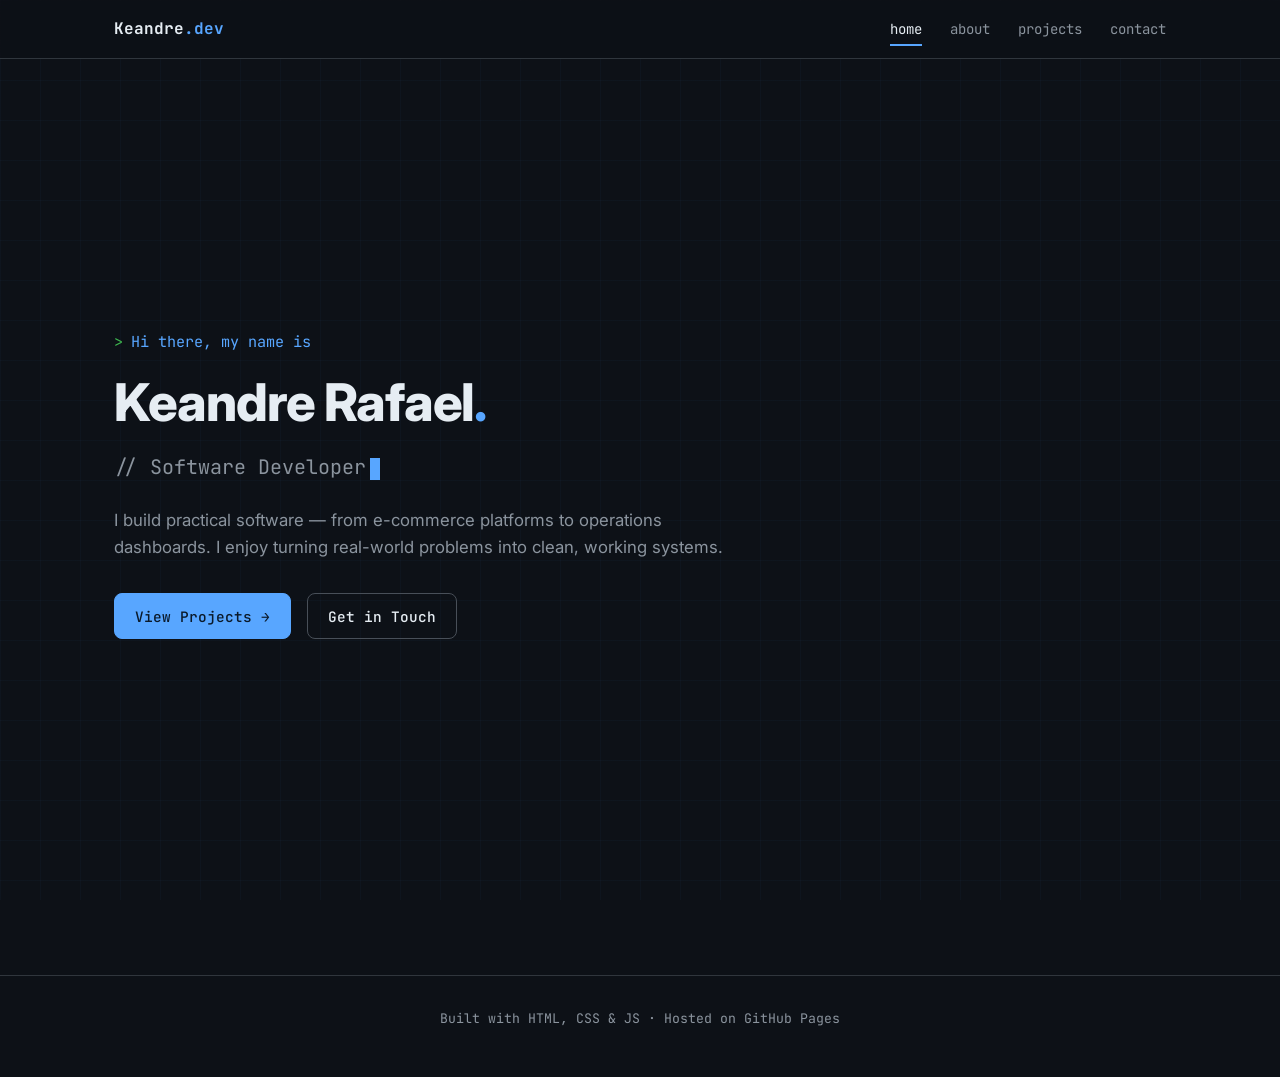
==== index.html @ cc93b43e "Initial portfolio" ====
<!DOCTYPE html>
<html lang="en">
<head>
  <meta charset="UTF-8" />
  <meta name="viewport" content="width=device-width, initial-scale=1.0" />
  <title>Keandre Rafael· Developer Portfolio</title>
  <meta name="description" content="Portfolio of Keandre Rafael — software developer building e-commerce platforms, management systems, and dashboards." />
  <link rel="preconnect" href="https://fonts.googleapis.com" />
  <link rel="preconnect" href="https://fonts.gstatic.com" crossorigin />
  <link href="https://fonts.googleapis.com/css2?family=Inter:wght@400;500;600;700;800&family=JetBrains+Mono:wght@400;500;700&display=swap" rel="stylesheet" />
  <link rel="stylesheet" href="css/styles.css" />
</head>
<body>
  <nav class="navbar">
    <div class="nav-inner">
      <a href="index.html" class="nav-brand">Keandre<span>.dev</span></a>
      <button class="nav-toggle" aria-label="Toggle menu">menu</button>
      <ul class="nav-links">
        <li><a href="index.html">home</a></li>
        <li><a href="about.html">about</a></li>
        <li><a href="projects.html">projects</a></li>
        <li><a href="contact.html">contact</a></li>
      </ul>
    </div>
  </nav>

  <main>
    <section class="hero">
      <p class="hero-tag fade-up">Hi there, my name is</p>
      <h1 class="fade-up delay-1">Keandre Rafael<span class="accent">.</span></h1>
      <p class="role fade-up delay-2">// Software Developer<span class="cursor"></span></p>
      <p class="description fade-up delay-2">
        I build practical software — from e-commerce platforms to operations dashboards.
        I enjoy turning real-world problems into clean, working systems.
      </p>
      <div class="hero-cta fade-up delay-3">
        <a href="projects.html" class="btn btn-primary">View Projects →</a>
        <a href="contact.html" class="btn btn-ghost">Get in Touch</a>
      </div>
    </section>
  </main>

  <footer>
    <p>Built with HTML, CSS &amp; JS · Hosted on GitHub Pages</p>
  </footer>

  <script src="js/main.js"></script>
</body>
</html>
---- css/styles.css ----
/* =========================================================
   Felix's Portfolio — Dark Mode Developer Theme
   Plain HTML/CSS/JS, no build step required
   ========================================================= */

:root {
  --bg: #0d1117;
  --bg-elevated: #161b22;
  --bg-hover: #1c2129;
  --border: #30363d;
  --border-strong: #484f58;
  --text: #e6edf3;
  --text-muted: #8b949e;
  --text-faded: #6e7681;
  --accent: #58a6ff;
  --accent-2: #3fb950;
  --accent-3: #d29922;
  --danger: #f85149;
  --mono: 'JetBrains Mono', 'Fira Code', ui-monospace, SFMono-Regular, Menlo, monospace;
  --sans: 'Inter', -apple-system, BlinkMacSystemFont, 'Segoe UI', Roboto, sans-serif;
  --radius: 8px;
  --max-width: 1100px;
  --transition: 180ms ease;
}

* {
  box-sizing: border-box;
  margin: 0;
  padding: 0;
}

html {
  scroll-behavior: smooth;
}

body {
  background: var(--bg);
  color: var(--text);
  font-family: var(--sans);
  line-height: 1.6;
  font-size: 16px;
  min-height: 100vh;
  display: flex;
  flex-direction: column;
}

/* Subtle grid background pattern */
body::before {
  content: '';
  position: fixed;
  inset: 0;
  background-image:
    linear-gradient(rgba(88, 166, 255, 0.03) 1px, transparent 1px),
    linear-gradient(90deg, rgba(88, 166, 255, 0.03) 1px, transparent 1px);
  background-size: 40px 40px;
  pointer-events: none;
  z-index: 0;
}

main, header, footer {
  position: relative;
  z-index: 1;
}

a {
  color: var(--accent);
  text-decoration: none;
  transition: color var(--transition);
}

a:hover {
  color: var(--text);
  text-decoration: underline;
  text-decoration-color: var(--accent);
}

code, pre, .mono {
  font-family: var(--mono);
}

/* ------------------ Navbar ------------------ */
.navbar {
  position: sticky;
  top: 0;
  z-index: 100;
  background: rgba(13, 17, 23, 0.85);
  backdrop-filter: blur(10px);
  -webkit-backdrop-filter: blur(10px);
  border-bottom: 1px solid var(--border);
}

.nav-inner {
  max-width: var(--max-width);
  margin: 0 auto;
  padding: 1rem 1.5rem;
  display: flex;
  align-items: center;
  justify-content: space-between;
}

.nav-brand {
  font-family: var(--mono);
  font-weight: 700;
  font-size: 1rem;
  color: var(--text);
}

.nav-brand span {
  color: var(--accent);
}

.nav-links {
  display: flex;
  gap: 1.75rem;
  list-style: none;
}

.nav-links a {
  font-family: var(--mono);
  font-size: 0.875rem;
  color: var(--text-muted);
  position: relative;
  padding: 0.25rem 0;
}

.nav-links a:hover {
  color: var(--text);
  text-decoration: none;
}

.nav-links a.active {
  color: var(--text);
}

.nav-links a.active::after {
  content: '';
  position: absolute;
  bottom: -0.25rem;
  left: 0;
  right: 0;
  height: 2px;
  background: var(--accent);
}

.nav-toggle {
  display: none;
  background: transparent;
  border: 1px solid var(--border);
  color: var(--text);
  padding: 0.4rem 0.6rem;
  border-radius: var(--radius);
  cursor: pointer;
  font-family: var(--mono);
}

@media (max-width: 720px) {
  .nav-toggle {
    display: block;
  }
  .nav-links {
    display: none;
    position: absolute;
    top: 100%;
    left: 0;
    right: 0;
    background: var(--bg-elevated);
    flex-direction: column;
    padding: 1rem 1.5rem;
    border-bottom: 1px solid var(--border);
    gap: 1rem;
  }
  .nav-links.open {
    display: flex;
  }
}

/* ------------------ Layout ------------------ */
main {
  flex: 1;
  max-width: var(--max-width);
  margin: 0 auto;
  padding: 3rem 1.5rem;
  width: 100%;
}

section {
  margin-bottom: 4rem;
}

h1, h2, h3, h4 {
  color: var(--text);
  line-height: 1.25;
  letter-spacing: -0.02em;
}

h1 { font-size: clamp(2rem, 5vw, 3.25rem); font-weight: 800; }
h2 { font-size: clamp(1.5rem, 3vw, 2rem); font-weight: 700; margin-bottom: 1.5rem; }
h3 { font-size: 1.25rem; font-weight: 600; margin-bottom: 0.75rem; }

p { color: var(--text-muted); margin-bottom: 1rem; }

/* ------------------ Hero ------------------ */
.hero {
  min-height: calc(100vh - 64px - 80px);
  display: flex;
  flex-direction: column;
  justify-content: center;
  padding: 2rem 0;
}

.hero-tag {
  font-family: var(--mono);
  color: var(--accent);
  font-size: 0.95rem;
  margin-bottom: 1rem;
  display: flex;
  align-items: center;
  gap: 0.5rem;
}

.hero-tag::before { content: '>'; color: var(--accent-2); }

.hero h1 {
  margin-bottom: 1rem;
}

.hero h1 .accent { color: var(--accent); }

.hero .role {
  font-family: var(--mono);
  color: var(--text-muted);
  font-size: clamp(1rem, 2vw, 1.25rem);
  margin-bottom: 1.5rem;
}

.hero .description {
  max-width: 640px;
  font-size: 1.05rem;
  margin-bottom: 2rem;
}

.hero-cta {
  display: flex;
  gap: 1rem;
  flex-wrap: wrap;
}

/* ------------------ Buttons ------------------ */
.btn {
  display: inline-flex;
  align-items: center;
  gap: 0.5rem;
  padding: 0.65rem 1.25rem;
  border-radius: var(--radius);
  font-family: var(--mono);
  font-size: 0.9rem;
  font-weight: 500;
  cursor: pointer;
  transition: all var(--transition);
  border: 1px solid transparent;
  text-decoration: none;
}

.btn-primary {
  background: var(--accent);
  color: #0a1929;
  border-color: var(--accent);
}

.btn-primary:hover {
  background: transparent;
  color: var(--accent);
  text-decoration: none;
}

.btn-ghost {
  background: transparent;
  color: var(--text);
  border-color: var(--border-strong);
}

.btn-ghost:hover {
  border-color: var(--accent);
  color: var(--accent);
  text-decoration: none;
}

/* ------------------ Section heading ------------------ */
.section-heading {
  display: flex;
  align-items: center;
  gap: 1rem;
  margin-bottom: 2rem;
}

.section-heading .num {
  font-family: var(--mono);
  color: var(--accent);
  font-size: 1.1rem;
}

.section-heading h2 {
  margin-bottom: 0;
}

.section-heading::after {
  content: '';
  flex: 1;
  height: 1px;
  background: var(--border);
}

/* ------------------ Cards (Projects) ------------------ */
.project-grid {
  display: grid;
  grid-template-columns: repeat(auto-fit, minmax(280px, 1fr));
  gap: 1.5rem;
}

.project-card {
  background: var(--bg-elevated);
  border: 1px solid var(--border);
  border-radius: var(--radius);
  padding: 1.5rem;
  transition: all var(--transition);
  display: flex;
  flex-direction: column;
  text-decoration: none;
}

.project-card:hover {
  border-color: var(--accent);
  transform: translateY(-3px);
  text-decoration: none;
  box-shadow: 0 8px 24px rgba(88, 166, 255, 0.08);
}

.project-card .icon {
  width: 40px;
  height: 40px;
  display: flex;
  align-items: center;
  justify-content: center;
  background: rgba(88, 166, 255, 0.1);
  border-radius: var(--radius);
  margin-bottom: 1rem;
  color: var(--accent);
  font-size: 1.25rem;
}

.project-card h3 {
  color: var(--text);
  margin-bottom: 0.5rem;
}

.project-card p {
  flex: 1;
  font-size: 0.95rem;
}

.project-card .tags {
  display: flex;
  flex-wrap: wrap;
  gap: 0.4rem;
  margin-top: 1rem;
}

.tag {
  font-family: var(--mono);
  font-size: 0.75rem;
  padding: 0.2rem 0.55rem;
  border-radius: 4px;
  background: rgba(88, 166, 255, 0.1);
  color: var(--accent);
  border: 1px solid rgba(88, 166, 255, 0.2);
}

/* ------------------ Skills ------------------ */
.skills-grid {
  display: grid;
  grid-template-columns: repeat(auto-fit, minmax(220px, 1fr));
  gap: 1rem;
}

.skill-group {
  background: var(--bg-elevated);
  border: 1px solid var(--border);
  border-radius: var(--radius);
  padding: 1.25rem;
}

.skill-group h4 {
  font-family: var(--mono);
  color: var(--accent);
  font-size: 0.9rem;
  margin-bottom: 0.75rem;
  display: flex;
  align-items: center;
  gap: 0.5rem;
}

.skill-group h4::before { content: '#'; color: var(--text-faded); }

.skill-list {
  list-style: none;
  display: flex;
  flex-wrap: wrap;
  gap: 0.4rem;
}

.skill-list li {
  font-family: var(--mono);
  font-size: 0.825rem;
  padding: 0.25rem 0.6rem;
  border-radius: 4px;
  background: var(--bg);
  border: 1px solid var(--border);
  color: var(--text-muted);
}

/* ------------------ About ------------------ */
.about-grid {
  display: grid;
  grid-template-columns: 2fr 1fr;
  gap: 3rem;
  align-items: start;
}

@media (max-width: 720px) {
  .about-grid { grid-template-columns: 1fr; gap: 2rem; }
}

.about-text p {
  margin-bottom: 1rem;
  color: var(--text-muted);
}

.about-card {
  background: var(--bg-elevated);
  border: 1px solid var(--border);
  border-radius: var(--radius);
  padding: 1.5rem;
  font-family: var(--mono);
  font-size: 0.9rem;
}

.about-card .row {
  display: flex;
  justify-content: space-between;
  padding: 0.5rem 0;
  border-bottom: 1px solid var(--border);
}

.about-card .row:last-child { border-bottom: none; }

.about-card .label { color: var(--text-faded); }
.about-card .value { color: var(--text); }

/* ------------------ Contact ------------------ */
.contact-grid {
  display: grid;
  grid-template-columns: repeat(auto-fit, minmax(220px, 1fr));
  gap: 1rem;
  max-width: 720px;
}

.contact-card {
  background: var(--bg-elevated);
  border: 1px solid var(--border);
  border-radius: var(--radius);
  padding: 1.5rem;
  text-decoration: none;
  color: var(--text);
  transition: all var(--transition);
  display: flex;
  flex-direction: column;
  align-items: flex-start;
  gap: 0.5rem;
}

.contact-card:hover {
  border-color: var(--accent);
  transform: translateY(-2px);
  text-decoration: none;
}

.contact-card .label {
  font-family: var(--mono);
  font-size: 0.8rem;
  color: var(--text-faded);
}

.contact-card .value {
  font-family: var(--mono);
  font-size: 0.95rem;
  color: var(--accent);
  word-break: break-all;
}

/* ------------------ Project detail pages ------------------ */
.project-header {
  border-bottom: 1px solid var(--border);
  padding-bottom: 2rem;
  margin-bottom: 2rem;
}

.back-link {
  font-family: var(--mono);
  font-size: 0.875rem;
  color: var(--text-muted);
  display: inline-flex;
  align-items: center;
  gap: 0.5rem;
  margin-bottom: 1.5rem;
}

.back-link:hover { color: var(--accent); text-decoration: none; }

.project-meta {
  display: flex;
  flex-wrap: wrap;
  gap: 1rem;
  margin-top: 1rem;
  font-family: var(--mono);
  font-size: 0.875rem;
  color: var(--text-muted);
}

.project-meta span::before { content: '· '; color: var(--text-faded); }
.project-meta span:first-child::before { content: ''; }

.project-content h3 {
  margin-top: 2rem;
  font-family: var(--mono);
  color: var(--accent);
  font-size: 1.05rem;
}

.project-content h3::before {
  content: '## ';
  color: var(--text-faded);
}

.project-content ul {
  margin-left: 1.5rem;
  margin-bottom: 1rem;
  color: var(--text-muted);
}

.project-content li { margin-bottom: 0.4rem; }

.project-screenshot {
  width: 100%;
  border-radius: var(--radius);
  border: 1px solid var(--border);
  margin: 1rem 0;
  display: block;
}

.placeholder-img {
  width: 100%;
  aspect-ratio: 16/9;
  background: var(--bg-elevated);
  border: 1px dashed var(--border-strong);
  border-radius: var(--radius);
  display: flex;
  align-items: center;
  justify-content: center;
  color: var(--text-faded);
  font-family: var(--mono);
  font-size: 0.875rem;
  margin: 1rem 0;
}

/* ------------------ Footer ------------------ */
footer {
  border-top: 1px solid var(--border);
  padding: 2rem 1.5rem;
  text-align: center;
  color: var(--text-faded);
  font-family: var(--mono);
  font-size: 0.825rem;
  margin-top: auto;
}

footer a { color: var(--text-muted); }

/* ------------------ Animations ------------------ */
@keyframes fadeUp {
  from { opacity: 0; transform: translateY(12px); }
  to { opacity: 1; transform: translateY(0); }
}

.fade-up {
  animation: fadeUp 0.6s ease both;
}

.fade-up.delay-1 { animation-delay: 0.1s; }
.fade-up.delay-2 { animation-delay: 0.2s; }
.fade-up.delay-3 { animation-delay: 0.3s; }

/* Cursor blinker */
.cursor {
  display: inline-block;
  width: 0.6rem;
  height: 1.1em;
  background: var(--accent);
  vertical-align: text-bottom;
  margin-left: 4px;
  animation: blink 1s step-end infinite;
}

@keyframes blink {
  0%, 50% { opacity: 1; }
  51%, 100% { opacity: 0; }
}

/* =========================================================
   Bento Grid — Projects
   ========================================================= */
.bento {
  display: grid;
  grid-template-columns: repeat(3, 1fr);
  gap: 1rem;
}

@media (max-width: 900px) {
  .bento { grid-template-columns: repeat(2, 1fr); }
}

@media (max-width: 600px) {
  .bento { grid-template-columns: 1fr; }
}

.bento-card {
  background: var(--bg-elevated);
  border: 1px solid var(--border);
  border-radius: var(--radius);
  padding: 1.5rem;
  text-decoration: none;
  color: inherit;
  display: flex;
  flex-direction: column;
  gap: 0.75rem;
  position: relative;
  overflow: hidden;
  transition: all var(--transition);
  min-height: 200px;
}

.bento-card::before {
  content: '';
  position: absolute;
  inset: 0;
  background: radial-gradient(circle at top right, rgba(88, 166, 255, 0.08), transparent 60%);
  opacity: 0;
  transition: opacity var(--transition);
  pointer-events: none;
}

.bento-card:hover {
  transform: translateY(-3px);
  border-color: var(--accent);
  text-decoration: none;
  box-shadow: 0 10px 30px rgba(0, 0, 0, 0.3), 0 0 0 1px rgba(88, 166, 255, 0.1);
}

.bento-card:hover::before { opacity: 1; }

.bento-card.featured {
  grid-column: span 2;
  background: linear-gradient(135deg, var(--bg-elevated), #0f1722);
  border-color: rgba(88, 166, 255, 0.25);
  min-height: 240px;
}

@media (max-width: 600px) {
  .bento-card.featured { grid-column: span 1; }
}

.bento-card .badge {
  font-family: var(--mono);
  font-size: 0.7rem;
  letter-spacing: 0.05em;
  text-transform: uppercase;
  padding: 0.2rem 0.55rem;
  border-radius: 999px;
  display: inline-flex;
  align-items: center;
  gap: 0.4rem;
  width: fit-content;
}

.badge-work {
  background: rgba(88, 166, 255, 0.1);
  color: var(--accent);
  border: 1px solid rgba(88, 166, 255, 0.2);
}

.badge-personal {
  background: rgba(63, 185, 80, 0.1);
  color: var(--accent-2);
  border: 1px solid rgba(63, 185, 80, 0.2);
}

.badge-ai {
  background: rgba(210, 153, 34, 0.1);
  color: var(--accent-3);
  border: 1px solid rgba(210, 153, 34, 0.2);
}

.bento-card h3 {
  font-size: 1.15rem;
  font-weight: 700;
  margin-bottom: 0;
  color: var(--text);
}

.bento-card.featured h3 {
  font-size: 1.5rem;
}

.bento-card .desc {
  color: var(--text-muted);
  font-size: 0.92rem;
  line-height: 1.55;
  flex: 1;
  margin: 0;
}

.bento-card .tags {
  display: flex;
  flex-wrap: wrap;
  gap: 0.35rem;
  margin-top: auto;
}

.bento-card .arrow {
  position: absolute;
  top: 1.5rem;
  right: 1.5rem;
  color: var(--text-faded);
  font-family: var(--mono);
  font-size: 1.1rem;
  transition: all var(--transition);
}

.bento-card:hover .arrow {
  color: var(--accent);
  transform: translate(3px, -3px);
}

/* =========================================================
   Tech Stack Marquee
   ========================================================= */
.marquee {
  position: relative;
  overflow: hidden;
  width: 100%;
  border-top: 1px solid var(--border);
  border-bottom: 1px solid var(--border);
  background: var(--bg-elevated);
  border-radius: var(--radius);
  padding: 1.5rem 0;
  mask-image: linear-gradient(90deg, transparent, #000 10%, #000 90%, transparent);
  -webkit-mask-image: linear-gradient(90deg, transparent, #000 10%, #000 90%, transparent);
}

.marquee-track {
  display: flex;
  gap: 3rem;
  width: max-content;
  animation: scroll-x 35s linear infinite;
  align-items: center;
}

.marquee:hover .marquee-track {
  animation-play-state: paused;
}

.marquee-item {
  font-family: var(--mono);
  font-size: 1rem;
  color: var(--text-muted);
  white-space: nowrap;
  display: inline-flex;
  align-items: center;
  gap: 0.5rem;
  padding: 0.4rem 0;
  transition: color var(--transition);
}

.marquee-item:hover { color: var(--accent); }

.marquee-item .dot {
  width: 6px;
  height: 6px;
  border-radius: 50%;
  background: var(--text-faded);
  flex-shrink: 0;
}

.marquee-item.frontend .dot { background: var(--accent); }
.marquee-item.backend  .dot { background: #a371f7; }
.marquee-item.ai       .dot { background: var(--accent-3); }
.marquee-item.tools    .dot { background: var(--accent-2); }

@keyframes scroll-x {
  from { transform: translateX(0); }
  to   { transform: translateX(calc(-50% - 1.5rem)); }
}

/* Marquee group label above */
.marquee-section {
  margin-top: 2rem;
}

.marquee-legend {
  display: flex;
  flex-wrap: wrap;
  gap: 1.25rem;
  margin-top: 1rem;
  font-family: var(--mono);
  font-size: 0.825rem;
  color: var(--text-faded);
}

.marquee-legend .item {
  display: inline-flex;
  align-items: center;
  gap: 0.4rem;
}

.marquee-legend .swatch {
  width: 8px;
  height: 8px;
  border-radius: 50%;
}
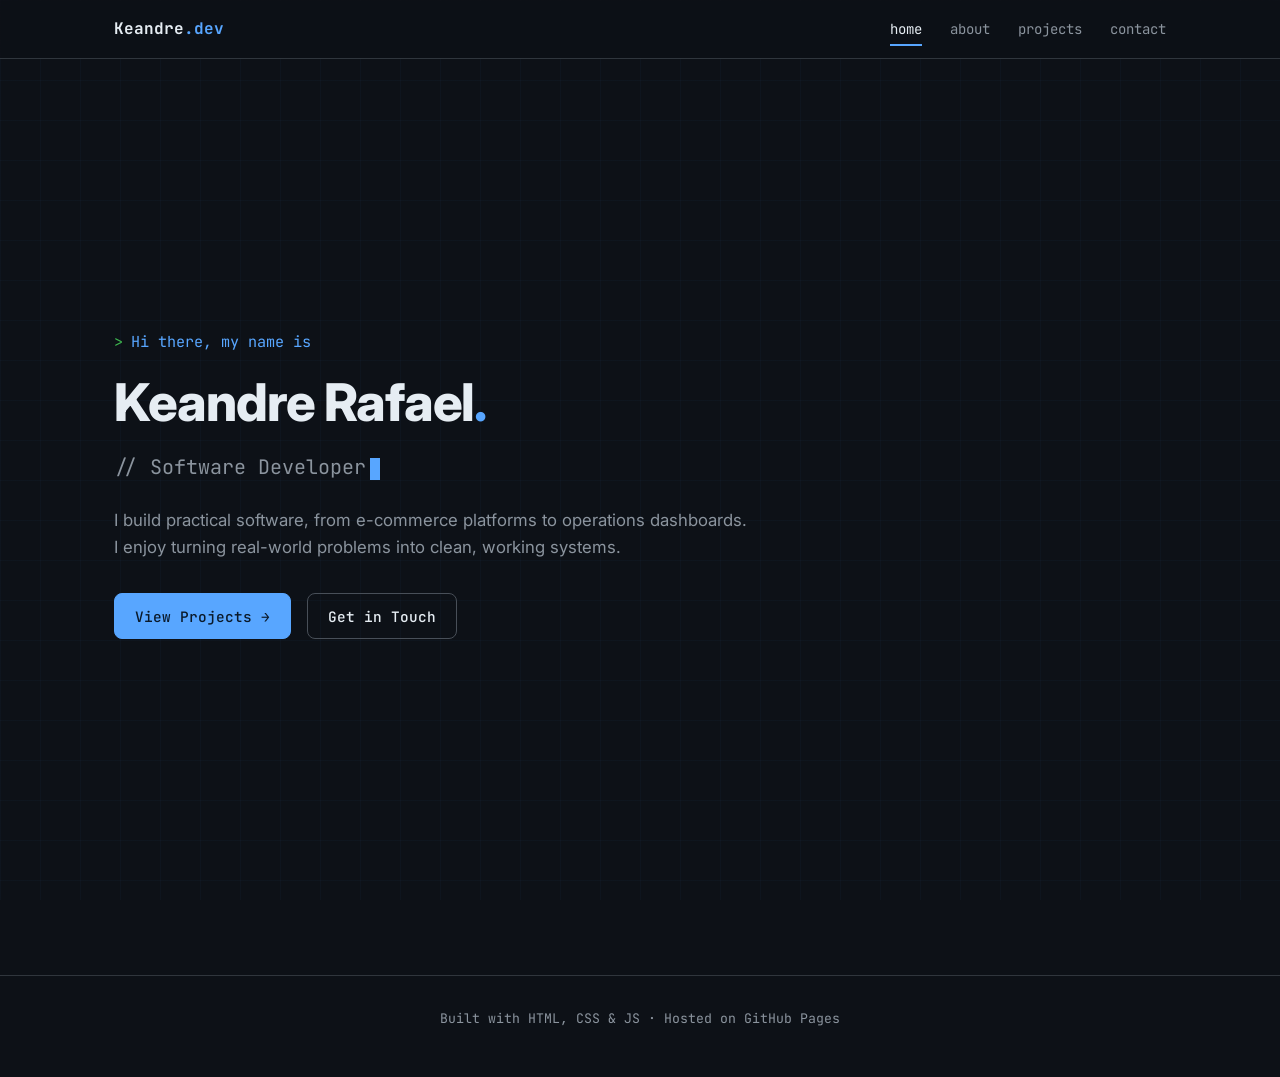
==== commit b22f4d3a: "More small fix" ====
--- a/index.html
+++ b/index.html
@@ -4,7 +4,7 @@
   <meta charset="UTF-8" />
   <meta name="viewport" content="width=device-width, initial-scale=1.0" />
   <title>Keandre Rafael· Developer Portfolio</title>
-  <meta name="description" content="Portfolio of Keandre Rafael — software developer building e-commerce platforms, management systems, and dashboards." />
+  <meta name="description" content="Portfolio of Keandre Rafael, software developer building e-commerce platforms, management systems, and dashboards." />
   <link rel="preconnect" href="https://fonts.googleapis.com" />
   <link rel="preconnect" href="https://fonts.gstatic.com" crossorigin />
   <link href="https://fonts.googleapis.com/css2?family=Inter:wght@400;500;600;700;800&family=JetBrains+Mono:wght@400;500;700&display=swap" rel="stylesheet" />
@@ -30,7 +30,7 @@
       <h1 class="fade-up delay-1">Keandre Rafael<span class="accent">.</span></h1>
       <p class="role fade-up delay-2">// Software Developer<span class="cursor"></span></p>
       <p class="description fade-up delay-2">
-        I build practical software — from e-commerce platforms to operations dashboards.
+        I build practical software, from e-commerce platforms to operations dashboards.
         I enjoy turning real-world problems into clean, working systems.
       </p>
       <div class="hero-cta fade-up delay-3">
